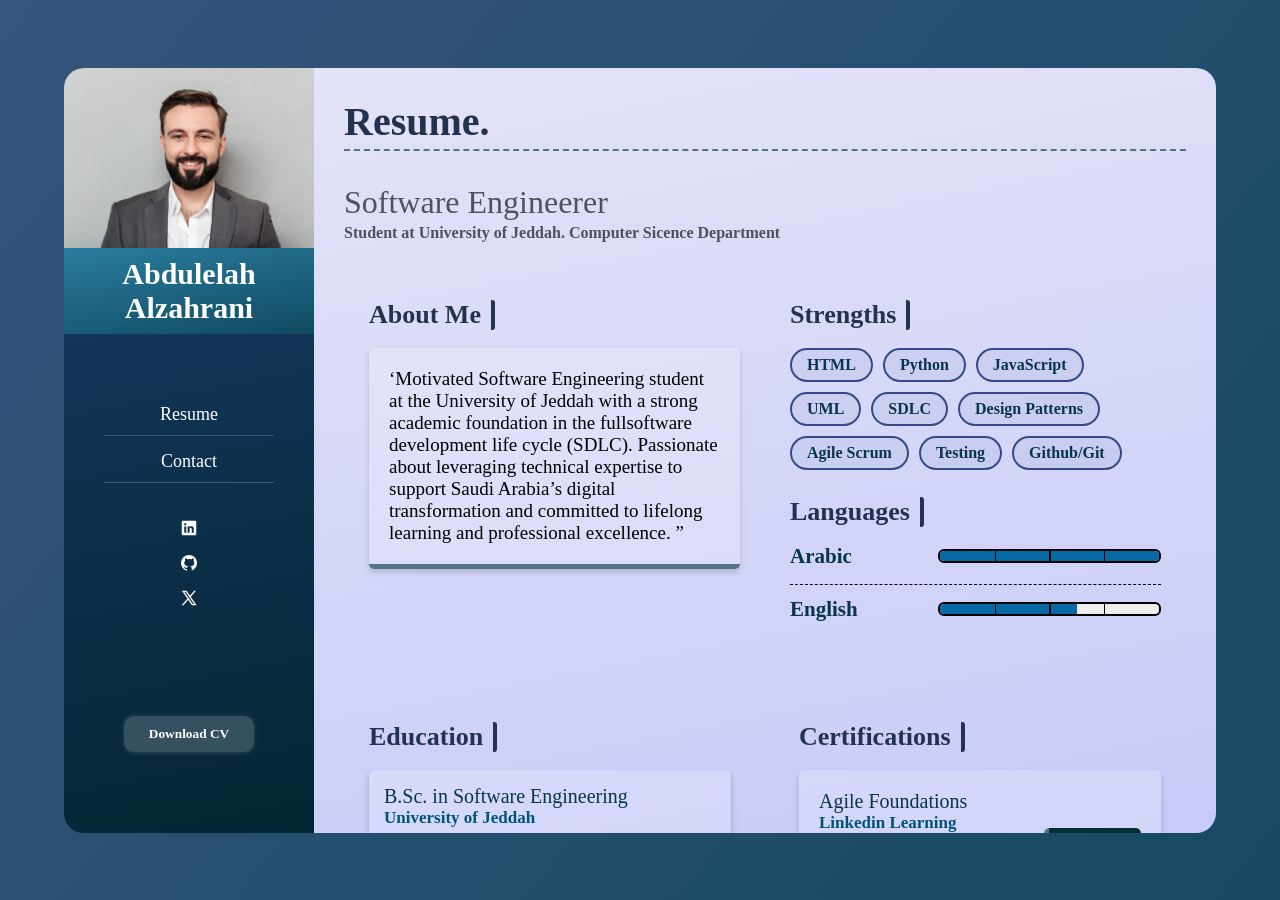
==== index.html @ 611db39d "changing html file name to index for github pages" ====
<html>
    <head>
        <meta charset = "UTF-8">
        <meta name="viewport" content="width=device-width, initial-scale=1.0">        <title>Resume</title>
        <link rel = "stylesheet" href = "Resume_style.css">
        <script>
            function showSection(SectionID){
                document.getElementById("resume_section").style.display = "none";
                document.getElementById("contact_section").style.display = "none";
                document.getElementById(SectionID).style.display = "block";
            }
        </script>
    </head>
    <body>
        <div class = "container" id="mainContainer">
            <div class = "side">
                <div class = "pfp">
                    <img src = "image.png">
                </div>
                <div class = "bio">
                    <div class = "name">
                        <h1 class = "nameA">Abdulelah Alzahrani</h1>
                    </div>
                    <ul class = "navi">
                        <li class = "first" onclick = "showSection('resume_section')">Resume</li>
                        <li onclick = "showSection('contact_section')">Contact</li>
                    </ul>
                    <ul class = "icons">
                        <li><img src = "icons8-linkedin-30.png" width = "20" height = "20" class = "icon"><span class = "icon-text">Linkedin</span></li>
                        <li><img src = "icons8-github-30.png" width = "20" height = "20" class = "icon"><span class = "icon-text">Github</span></li>
                        <li><img src = "icons8-x-30.png" width = "20" height = "20" class = "icon"><span class = "icon-text">X</span></li>
                    </ul>
                    <!--<a class = "contact" href="tel:+966501529306">+966 50 152 9306</a>-->
                    <!--<a class = "contact" href = "mailto:Abdulelah.zaharni1@gmail.com">Abdulelah.zaharni1@gmail.com</a>-->
                    <a class = "buttons" href="path/to/your/file.pdf" download>
                        <button type="button" class = "button">Download CV</button>
                    </a>
                </div>
            </div>
            <div class = "content">
                <div id = "resume_section">
                <div class = "heado">
                <h2>Resume.</h2>
                </div>
                <h1 class = "title">Software Engineerer</h1>
                <p class = "dec">Student at University of Jeddah. Computer Sicence Department</p>
                <div class = "resume">
                    <div class = "about_me">
                        <div class = "about_me_1">
                            <h1 class = "about_me_title">About Me</h1>
                            <div class = "message spec_hover"> 
                                <span>‘Motivated Software Engineering student at the University of Jeddah with a strong academic foundation in the fullsoftware development life cycle (SDLC). Passionate about leveraging technical expertise to support Saudi Arabia’s digital transformation and committed to lifelong learning and professional excellence. ”
                                </span>
                            </div>
                        </div>
                        <div class = "about_me_1 ">
                            <h1 class = "about_me_title">Strengths</h1>
                            <div class  = "skills_container"> 
                                <span class = "skill">HTML</span>
                                <span class = "skill">Python</span>
                                <span class = "skill">JavaScript</span>
                                <span class = "skill">UML</span>
                                <span class = "skill">SDLC</span>
                                <span class = "skill">Design Patterns</span>
                                <span class = "skill">Agile Scrum</span>
                                <span class = "skill">Testing</span>
                                <span class = "skill">Github/Git</span>
                            </div>
                            <h1 class = "about_me_title">Languages</h1>
                            <div class="languages">
                                <div class="language-row">
                                    <p class="language">Arabic</p>
                                    <div class="segment-bar" style="--level: 4;"></div>
                                </div>
                                <div class="language-row">
                                    <p class="language">English</p>
                                    <div class="segment-bar" style="--level: 2.5;"></div>
                                </div>
                            </div>
                        </div>
                    </div>
                    <div class = "education">
                        <h1 class = "about_me_title">Education</h1>
                        <div class ="education_spec spec_hover">
                            <div>
                                <P class = "education_name">B.Sc. in Software Engineering</P>
                                <p class = "education_place">University of Jeddah</p>
                                <p class = "education_info">Current GPA: 4.26 / 5.0</p>
                                <p class = "education_time"><span>2022</span><span>Present</span></p>
                            </div>
                        </div>
                        <div class ="education_spec spec_hover">
                            <div>
                            <P class = "education_name">HS. Natural Sience Diploma</P>
                            <p class = "education_place">Abdullah Al-Thaqafi High School</p>
                            <p class = "education_info">Graduated with a cumulative average of 96%</p>
                            <p class = "education_time"><span>2019</span><span>2022</span></p>
                            </div>
                        </div>
                    </div>
                    <div class = "cer">
                        <h1 class = "about_me_title">Certifications</h1>
                        <div class ="cer_spec spec_hover">
                            <div class = "cer_details">
                                <P class = "education_name">Agile Foundations</P>
                                <p class = "education_place">Linkedin Learning</p>
                                <p class = "education_info"> Focused on Agile principles and software development frameworks.</p>
                            </div>
                            <div class = "cer_img">
                                <img src = "a.png">
                            </div>
                        </div>
                        <div class ="cer_spec spec_hover">
                            <div class = "cer_details">
                                <P class = "education_name">Getting Started With Python</P>
                                <p class = "education_place">University of Michigan through Coursera</p>
                                <p class = "education_info">Focused on the basic practices of the programming language Python</p>
                            </div>
                            <div class = "cer_img">
                                <img src = "p.png">
                            </div>
                        </div>
                    </div>
                    <div class = "projects">
                        <h1 class = "about_me_title">Projects</h1>
                        <div class ="project_spec">
                            <div class = "project_details spec_hover">
                                <div>
                                <P class = "education_name">Android Application Development</P>
                                <p class = "education_place">University Project</p>
                                <p class = "pro_info">• Developed a native Android application using XML and Java/Kotlin principles.</p>
                                <p class = "pro_info">• Managed the development lifecycle using Agile Scrum methodology, dividing the project into 4 focused sprints.</p>
                                <p class = "pro_info">• Utilized Git for version control and collaborative code management.</p>
                                </div>
                            </div>
                        </div>
                    </div>
                </div>
                </div>
                <div id = "contact_section" style = "display:none;">
                <div class = "heado">
                <h2>Contact.</h2>
                </div>
                    <div class = "contact">
                        <div>
                        <h1 class = "about_me_title">Contact Info</h1>
                        <div class = "contact_info">
                            <div class = "contact_spec spec_hover"> 
                                <img src = "emailb.png" class = "phone_ico">
                                <p>Abdulelah.zaharni1@gmail.com</p>
                            </div>
                            <div class = "contact_spec spec_hover"> 
                                <img src = "phoneb.png" class = "phone_ico">
                                <p>966+ 50 152 9306</p>
                            </div>
                            <div class = "contact_spec spec_hover"> 
                                <img src = "locationb.png" class = "phone_ico">
                                <p>Jeddah, Suadi Arabia</p>
                            </div>
                        </div>
                        </div>
                        <div class="form">
                            <h1 class="about_me_title">Message Me</h1>
                            <form class="input_contact">
                                <div class="inputs">
                                    <div class="field">
                                        <label>Name</label>
                                        <input type="text" name="name" class="input" placeholder="Your Name">
                                    </div>
                                    <div class="field">
                                        <label>Email</label>
                                        <input type="email" name="email" class="input" placeholder="Your Email">
                                    </div>
                                    <div class="field">
                                        <label>Subject</label>
                                        <input type="text" name="subject" class="input" placeholder="Subject">
                                    </div>
                                </div>
                                <div class="textarea_container">
                                    <div>
                                        <label>Message</label>
                                    </div>
                                    <textarea name="message" class="input input_message" placeholder="Write something..."></textarea>
                                </div>
                                <div class = "submit_button">
                                    <input type = "submit">
                                </div>
                            </form>
                        </div>
                    </div>
                </div>
            </div>
        </div>
    </body>
</html>
---- Resume_style.css ----
/* ===== GLOBAL ===== */
* {
    box-sizing: border-box;
}

body {
    margin: 0;
    background-color: rgb(15, 74, 97);
    background: linear-gradient(129deg,rgb(54, 84, 124) 0%, rgb(22, 73, 97) 100%);
    font-family: "Times New Roman", Arial, Verdana, sans-serif;
    display: flex;
    justify-content: center;
    align-items: center;
}

/* ===== MAIN CONTAINER ===== */
.container {
    display: flex;
    width: 90%;
    max-width: 2200px;
    min-height: 65vh;
    height:85vh;
    border-radius: 20px;
    overflow: hidden;
}

/* ===== SIDEBAR SECTION===== */
.side {
    width: 250px; /* fixed instead of % */
    background-color: rgba(19, 31, 53, 0.774);
    background: linear-gradient(169deg,rgb(24, 60, 107) 0%, rgb(4, 38, 51) 100%);
    display: flex;
    flex-direction: column;
    text-align: center;
}

/* ===== PROFILE IMAGE ===== */
.pfp {
    width: 100%;
    height: 20vh;        /* grows with screen height */
    max-height: 220px;   /* never exceeds this */
    min-height: 180px;
    overflow: hidden;
}

.pfp img {
    width: 100%;
    height: 100%;
    object-fit: cover;
}

/* ===== BIO SECTION ===== */
.bio {
    display: flex;
    flex-direction: column;
    flex: 1;
    padding-bottom: 20px;
}

/* ===== NAME SECTION===== */
.name {
    background-color: rgb(6, 116, 136);
    background: linear-gradient(169deg,rgb(42, 125, 158) 0%, rgba(15, 74, 97) 100%);
    padding: 1vh 2vh;
}

.nameA {
    color: white;
    margin: 0;
    font-size: 30px;
}

/* ===== NAVIGATION SECTION===== */
.navi {
    list-style-type: none;
    padding: 0 40px;
    margin-top: 70px;
    margin-bottom: 20px;
    color: white;
    font-size: 18px;
}

.navi li {
    border-bottom: 1px solid rgba(255, 255, 255, 0.2);
    margin-bottom: 15px;
    padding-bottom: 10px;
    transition: all 0.2s ease;
}

.navi li:hover {
    padding-bottom: 25px;
    cursor: pointer;
}

/* ===== ICONS SECTION ===== */
.icons {
    list-style-type: none;
    padding: 0;
    margin: 0;
    display: flex;
    flex-direction: column;
    gap: 15px;
    margin-bottom:5vh;
}

.icons li {
    display: flex;
    justify-content: center;
    align-items: center;
    cursor: pointer;
    color: white;
}

.icon {
    transition: transform 0.5s ease;
}

.icon-text {
    max-width: 0;
    overflow: hidden;
    white-space: nowrap;
    opacity: 0;
    transition: all 0.5s ease;
}

.icons li:hover .icon-text {
    max-width: 120px;
    opacity: 1;
    margin-left: 10px;
}

.icons li:hover .icon {
    transform: translateX(-2px);
}

/* ===== BUTTON SECTION===== */
.button {
    align-self: center;
    border-radius: 10px;
    background-color:rgba(255, 255, 255, 0.185);
    box-shadow: 0px 0px 6px rgba(255, 255, 255, 0.1), 0 2px 4px rgba(255, 255, 255, 0.06);
    border:none;
    padding: 10px 25px;
    color: white;
    font-family:Georgia ;
    transition: all 0.3s ease;
    font-weight:bolder;
}
.buttons{
    margin-bottom:auto;
    margin-top:7vh;
}

.button:hover {
    background-color: rgba(187, 227, 245, 0.986);
    color:rgb(22, 73, 94);
    cursor: pointer;
}

/* ===== MAIN CONTENT SECTION ===== */
.content {
    flex: 1;
    background-color: rgb(253, 254, 255);
    background: linear-gradient(169deg,rgb(227, 228, 248) 0%, rgb(200, 203, 248) 100%);
    padding: 30px;
    overflow-y: auto;
}

.content h2 {
    margin-top: 0;
    border-bottom: 2px dashed rgb(81, 117, 131);
    padding-right: 14px;
    padding-bottom:4px;
    color: rgb(35, 50, 78);
    font-size:40px;
}

.resume{
    display:grid;
    grid-template-columns: 1fr 1fr;
    grid-template-rows: auto auto auto auto; 
    grid-gap:2vh;
}

.content .title{
    padding:0;
    color:rgba(0, 0, 0, 0.641);
    margin:0;
    font-weight:lighter;
}

.content .dec{
    margin-top:3px;
    padding:0;
    color:rgba(0, 0, 0, 0.641);
    font-weight:bold;
}

/* ===== SCROLL BAR SECTION ===== */
.content::-webkit-scrollbar {
    width: 12px;
}
.content::-webkit-scrollbar-track {
    background: transparent; 
}
.content::-webkit-scrollbar-thumb {
    border-radius: 5px;
   background: rgb(15, 74, 97);
    background: linear-gradient(180deg,rgb(15, 74, 97) 0%, rgbargb(15, 74, 97) 100%);
    border-left: 3px solid transparent;
    border-right: 3px solid transparent;
    background-clip: padding-box; 
}
.content::-webkit-scrollbar-thumb:hover {
    background-color: rgb(81, 117, 131);
}

/* ===== ABOUT ME SECTION ===== */
.about_me{
    grid-column:1/3;
    grid-row:1/2;
    display:flex;
    flex-direction:row;
    width:100%;
}

.about_me_title{
    font-size:26px;
    color: rgb(35, 50, 78);
    border-right: 4px solid rgb(35, 50, 78);
    width: fit-content;
    border-radius: 3px;
    padding-right:10px;
}

.about_me .about_me_1{
    width:50%;
    padding:25px;
}

.message{
    background-color:rgba(255, 255, 255, 0.185);
    box-shadow: 0 4px 6px rgba(0, 0, 0, 0.1), 0 2px 4px rgba(0, 0, 0, 0.06);
    border-bottom:5px solid rgb(81, 117, 131);
    border-radius: 5px;
    padding-bottom: 15px;
    width: 100%;
    padding:20px;
}

.message span {
    font-family: inherit;
    padding:0;
    margin:0;
    font-size:19px;
}

/* ===== SKILLS SECTION ===== */
.skills_container {
    display: flex;
    flex-wrap: wrap;
    gap: 10px;    
    margin-bottom:3vh;   
}

.skill {
    display: inline-block; 
    font-size: 16px;       
    color: rgb(7, 53, 75);
    font-weight:bold;
    border: 2px solid rgba(9, 36, 110, 0.781); 
    border-radius: 20px;   
    padding: 6px 15px;     
    background-color: rgba(10, 53, 102, 0.05); 
    transition: all 0.3s ease;
    cursor: default;
}

.skill:hover {
    background-color: rgb(10, 53, 102);
    color: white;
}


/* ===== LANGUAGE SECTION ===== */
.language-row {
    display: flex;
    justify-content: space-between;
    align-items: center;
    width: 100%; /* Your preferred width */
    padding-bottom: 18px 0;
    margin-bottom: 15px;
}

.language-row + .language-row {
    padding-top:12px;
    border-top: 1px dashed black; 
}

.language {
    font-size: 21px;
    font-weight: bold;
    color: rgb(7, 53, 75);
    margin: 0;
}

.segment-bar {
    width: 60%;
    height: 14px;
    background-color: #eee; 
    position: relative;
    border: 2px solid black; /* Added black border */
    border-radius: 6px;      /* Changed radius to 5px */
    overflow: hidden;        /* Keeps the fill inside the border radius */
}

.segment-bar::before {
    content: "";
    position: absolute;
    left: 0;
    top: 0;
    height: 100%;
    /* Width based on 4 quarters (level 1-4) */
    width: calc(var(--level) * 25%);
    background: rgb(6, 104, 165); /* Your Teal color */
    
    /* Ensure the fill stays BEHIND the black lines of the parent */
    z-index: 1; 
}

.segment-bar::after {
    content: "";
    position: absolute;
    top: 0;
    left: 0;
    width: 100%;
    height: 100%;
    z-index: 2; /* Ensures lines stay above the teal fill */
    background-image: linear-gradient(90deg, 
        transparent 24.9%, black 24.9%, black 25.5%, transparent 25.5%,
        transparent 49.9%, black 49.9%, black 50.5%, transparent 50.5%,
        transparent 74.9%, black 74.9%, black 75.5%, transparent 75.5%
    );
}

/* ===== EDUCATION SECTION ===== */
.education{
    grid-column: 1 / 2;
    grid-row: 2 / 3;
    padding:25px;
}

.education_spec{
    height:fit-content;
    background-color:rgba(255, 255, 255, 0.185);
    box-shadow: 0 4px 6px rgba(0, 0, 0, 0.2), 0 2px 4px rgba(0, 0, 0, 0.06);
    border-bottom:5px solid rgb(81, 117, 131);
    border-radius: 5px;
    width: 100%;
    padding:20px;
    padding:15px;
}

.education_spec + .education_spec{
    margin-top:20px;
}

.education_name{
    font-size:20px;
    color:rgb(7, 53, 75);
    padding:0;
    margin:0;
}

.education_place{
    font-size:17px;
    font-weight:bold;
    color:rgb(0, 84, 121);
    margin:0;
    padding:0;
}

.education-info{
    color:rgb(7, 53, 75);
}

.education_time{
    display:flex;
    width:100%;
    justify-content: space-between;
    border-bottom:2px dashed rgb(7, 53, 75);
    border-radius:2px;
    padding-bottom:3px;
    font-weight:bold;
    color:rgb(7, 53, 75);
    font-size:18px;
}

/* ===== CERTIFICATIONS SECTION ===== */
.cer{
    grid-column:2/3;
    grid-row:2/3;
    padding:25px;

}

.cer_spec {
    display: flex;
    align-items: center;
    height: fit-content;
    background-color:rgba(255, 255, 255, 0.185);
    border-bottom: 5px solid rgb(81, 117, 131);
    border-radius: 5px;
    box-shadow: 0 4px 6px rgba(0, 0, 0, 0.2);
    padding: 20px; 
    padding-bottom:15px;
}

.cer_details {
    flex: 7;
}

.cer_img {
    flex: 3;
    display: flex;
    overflow:hidden;
    border-radius:5px;
}

.cer_img img {
    width: 100%;
    height: auto;    
    max-width: 150px;
    border-radius:5px;
    border-left:5px solid rgb(81, 117, 131);
}

/* ===== PROJECTS SECTION ===== */
.projects{
    grid-column:1/3;
    grid-row:3/4;
    padding:25px;
}

.project_spec{
    align-items: center;
    display:flex;
    width:100%;
}

.project_details{
    flex: 0 0 33.33%; 
    max-width: 33.33%;
    box-sizing: border-box;
    box-shadow: 0 4px 6px rgba(0, 0, 0, 0.2);
    height: fit-content;
    background-color:rgba(255, 255, 255, 0.185);
    border-left: 5px solid rgb(81, 117, 131);
    border-radius: 5px;
    padding:20px;
    padding-bottom:20px;
}

.cer_spec + .cer_spec{
    margin-top:25px;
}

.spec_hover{
    transition: all 0.3s ease;
}
.spec_hover:hover{
    padding:25px;
    transition: all 0.3s ease;

}

/* ===== CONTACT SECTION ===== */
.contact{
    display:flex;
    width:100%;
    gap:5vh;
}

.contact_info{
    display:grid;
    grid-template-rows: auto auto auto;
    grid-template-columns: auto;
    grid-gap:2vh;
    width:100%;
}

.contact_spec{
    background-color:rgba(255, 255, 255, 0.185);
    box-shadow: 0 4px 6px rgba(0, 0, 0, 0.1), 0 2px 4px rgba(0, 0, 0, 0.06);
    border-left:5px solid rgb(81, 117, 131);
    border-radius: 5px;
    padding-bottom: 15px;
    padding:20px;
    padding-bottom:15px;
    text-align:center;
    align-items: center;
    min-width:0;

}

.phone_ico{
    width:40px;
    height:40px;
    padding:0;
    margin-top:10px;
    color:rgb(81, 117, 131);
}

.phone_ico + p{
    font-weight:bold;
    font-size:22px;
    margin:2vh;
    color:rgb(7, 53, 75);
    word-break: break-word;
}

/* ===== MESSAGE SECTION ===== */
.form{
    width:60%;
}

.input_contact {
    display: grid;
    grid-template-rows: 1fr 1fr;
    gap: 30px; /* Space between columns */
    width:95%;
    align-items: stretch; /* Forces both columns to be equal height */
}

.inputs {
    display: flex;
    flex-direction: column;
    gap: 20px; /* Space between the name, email, and subject fields */
}

.field{
    display: flex;
    flex-direction: row;
    align-items:center;
    gap:5px;
}
label {
    font-size: 22px;
    color:rgb(7, 53, 75);
    margin-bottom: 5px;
    font-weight: bold;
    min-width:100px;
    border-left:5px solid rgb(81, 117, 131);
    border-radius:5px;
    padding-left:10px;
    height:fit-content;
}

.input {
    box-shadow: 0 0px 8px rgba(0, 0, 0, 0.2);
    border-radius: 5px;
    padding: 10px;
    background-color: transparent;
    border: 1px solid rgba(0, 0, 0, 0.253);
    box-sizing: border-box;
}

.field input{
    box-shadow: 0 0px 8px rgba(0, 0, 0, 0.2);
    border-radius: 5px;
    width: 100%;
    padding: 10px;
    background-color: transparent;
    border: 1px solid rgba(0, 0, 0, 0.253);
    box-sizing: border-box;
    height:4vh;
}

.input::placeholder{
    color:black;
    opacity:80%;
    font-family:parent;
    font-size:17px;
}

.textarea_container {
    display: flex;
    gap:5px;
}

.textarea_container div{
    padding-top:8px;
    min-width:100px;
}
.input_message {
    flex-grow: 1; /* Stretches textarea to fill vertical space */
    resize: none; /* Prevents user from manually resizing and breaking your layout */
}

.submit_button{
    display:flex;
}
.submit_button input{
    box-shadow: 0 0px 10px rgba(0, 0, 0, 0.3);
    border-radius: 15px;
    width: 110px;
    background-color: transparent;;
    border: 1px solid rgba(0, 0, 0, 0.253);
    box-sizing: border-box; /* Important so padding doesn't break width */
    height:3.5vh;
    margin-top:3vh;
    font-family:parent;
    font-size:17px;
    font-weight:bold;
    transition: all 0.3s ease;
    color:rgb(7, 53, 75);
    border:none;
    margin-left:auto;
    margin-right:2vh;
}

.submit_button input:hover {
    background-color: rgb(7, 53, 75);
    color:rgb(255, 255, 255);
    cursor: pointer;
}

.menu-btn {
    display: none;
}
/* ===== RESPONSIVE DESIGN ===== */
@media (max-width: 1084px) {
    
#content-section{
    border-radius:30px;
}

.contact{
    display:flex;
    height:100%;
    gap:5vh;
}

.content{
    overflow-y:auto;
}
    .container {
    display: block;
    width: 100%;
    min-height: 65vh;
    height:100vh;
    border-radius: 0;
    overflow: hidden;
    overflow-y: auto;
    }
        .container::-webkit-scrollbar {
    width: 0px;
}
    .side {
    width: 100%; /* fixed instead of % */
    background-color: rgba(19, 31, 53, 0.774);
    background: linear-gradient(169deg,rgb(24, 60, 107) 0%, rgb(4, 38, 51) 100%);
    display: flex;
    flex-direction: row;
    text-align: center;
    height:200px;
    overflow:hidden;
    }
        .side.active {
        left: 0; /* slide in */
    }

    .bio{
        display:grid;
        grid-template-rows: 1fr 1fr;
        grid-template-columns: auto auto;
        padding:0;
    }

    .name{
        grid-row:1/2;
        grid-column:1/3;
    }

    .bio .navi{
        grid-column:1/2;
        grid-row:2/3;
        display:flex;
        padding:40px;
        margin:0;
        align-items:center;
        width:100%;
        justify-content: center;
        padding-left:15px;
    }

    .navi li{
        border:none;
        padding:0;
        margin:0;
    }

    .bio .navi li + li{
        border-left: 1px solid rgba(255, 255, 255, 0.2);
        padding-left:20px;
        margin-left:20px;
    }

    .navi .first:hover {
    padding:0;
    margin-right: 10px;
    cursor: pointer;
}
    .navi .first + li:hover {
    padding:0;
    padding-left: 30px;
    cursor: pointer;
}


    .bio .icons{
        grid-row:2/3;
        grid-column:2/3;
        height:84%;
        align-items:center;
        justify-content: center;
        width:20vh;
        margin-top:10px;
        margin-left:auto;
        flex-shrink: 1;
    }

    .pfp{
        width:25%;
        height:100%;
    }

    .heado{
        display:flex;
        gap:2vh;
        align-items:center;
    }

    .heado h2{
        width:100%;
    }

  

}

@media (max-width: 700px){
        .side {
    width: 100%; /* fixed instead of % */
    background-color: rgba(19, 31, 53, 0.774);
    background: linear-gradient(169deg,rgb(24, 60, 107) 0%, rgb(4, 38, 51) 100%);
    display: flex;
    flex-direction: row;
    text-align: center;
    height:200px;
    overflow:hidden;
    }
        .side.active {
        left: 0; /* slide in */
    }

    .bio{
        display:grid;
        grid-template-rows: 1fr 1fr;
        grid-template-columns: auto auto;
        padding:0;
    }

    .name{
        grid-row:1/2;
        grid-column:1/3;
    }

    .bio .navi{
        grid-column:1/2;
        grid-row:2/3;
        display:flex;
        padding:40px;
        margin:0;
        align-items:center;
        width:250px;;
        justify-content: center;
        flex-shrink:1;
    }

    .navi li{
        border:none;
        padding:0;
        margin:0;
    }

    .bio .navi li + li{
        border-left: 1px solid rgba(255, 255, 255, 0.2);
        padding-left:20px;
        margin-left:20px;
    }

    .navi .first:hover {
    padding:0;
    margin-right: 10px;
    cursor: pointer;
}
    .navi .first + li:hover {
    padding:0;
    padding-left: 30px;
    cursor: pointer;
}


    .bio .icons{
        grid-row:2/3;
        grid-column:2/3;
        height:84%;
        align-items:center;
        justify-content: center;
        width:20vh;
        padding:0;
        margin-left:auto;
        flex-shrink: 1;
    }

    .pfp{
        width:25%;
        height:100%;
    }

    .heado{
        display:flex;
        gap:2vh;
        align-items:center;
    }

    .heado h2{
        width:100%;
    }



    .container {
    display: block;
    width: 100%;
    min-height: 65vh;
    height:100vh;
    border-radius: 0;
    overflow: hidden;
    overflow-y: auto;
    }
        .container::-webkit-scrollbar {
    width: 0px;
}

    .resume{
    display:grid;
    grid-template-columns: auto;
    grid-template-rows: auto auto auto auto; 
    grid-gap:2vh;
}

.about_me{
    grid-column:1/3;
    grid-row:1/2;
    display:flex;
    flex-direction:column;
    width:100%;
}
.about_me .about_me_1{
    width:100%;
    padding:25px;
}
.education{
    grid-column: 1 / 3;
    grid-row: 2 / 3;
    padding:25px;
}
.cer{
    grid-column:1/3;
    grid-row:3/4;
    padding:25px;
}
.projects{
    grid-column:1/3;
    grid-row:4/5;
    padding:25px;
}

.project_spec{
    align-items: center;
    display:flex;
    width:100%;
}

.project_details{
    flex: 0 0 100%; 
    max-width: 100%;
    box-sizing: border-box;
    box-shadow: 0 4px 6px rgba(0, 0, 0, 0.2);
    height: fit-content;
    background-color:rgba(255, 255, 255, 0.185);
    border-left: 5px solid rgb(81, 117, 131);
    border-radius: 5px;
    padding:20px;
    padding-bottom:20px;
}
.contact{
    display:block;
    width:100%;
    gap:5vh;
}

.form{
    width:100%;
}


}
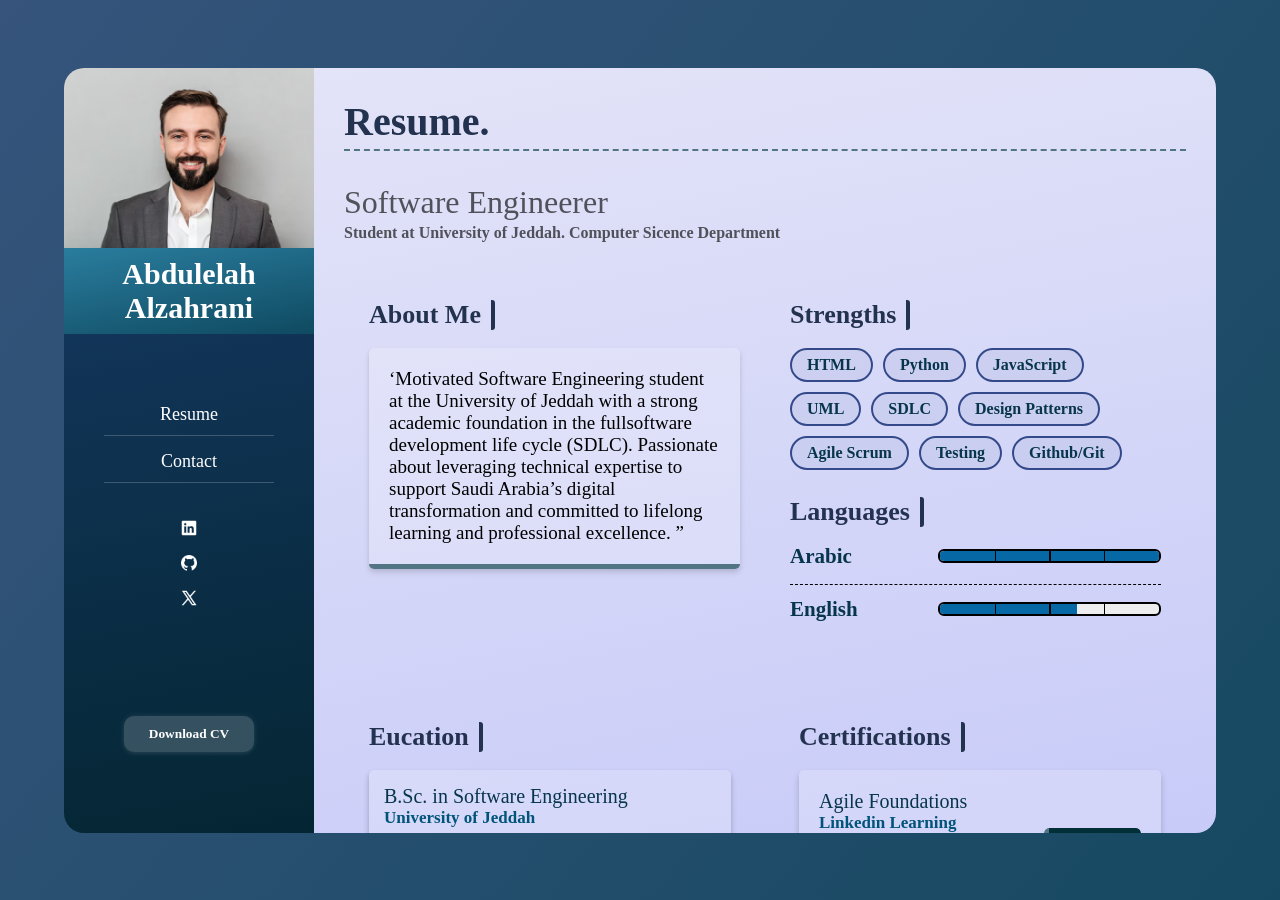
==== commit 1f03913a: "testing the branch" ====
--- a/index.html
+++ b/index.html
@@ -80,7 +80,7 @@
                         </div>
                     </div>
                     <div class = "education">
-                        <h1 class = "about_me_title">Education</h1>
+                        <h1 class = "about_me_title">Eucation</h1>
                         <div class ="education_spec spec_hover">
                             <div>
                                 <P class = "education_name">B.Sc. in Software Engineering</P>
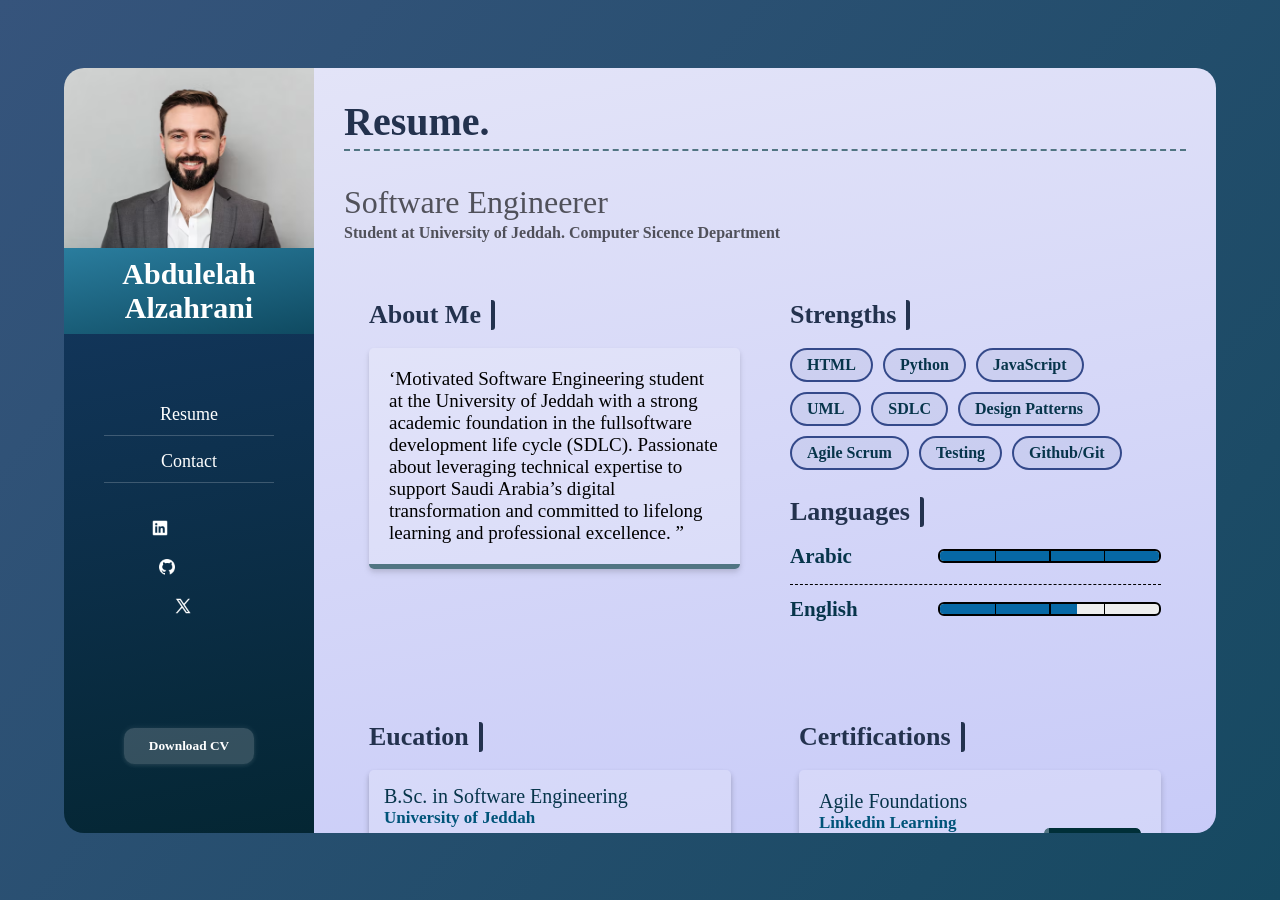
==== commit 00b89e9d: "Putting anchor to the icons" ====
--- a/index.html
+++ b/index.html
@@ -26,9 +26,9 @@
                         <li onclick = "showSection('contact_section')">Contact</li>
                     </ul>
                     <ul class = "icons">
-                        <li><img src = "icons8-linkedin-30.png" width = "20" height = "20" class = "icon"><span class = "icon-text">Linkedin</span></li>
-                        <li><img src = "icons8-github-30.png" width = "20" height = "20" class = "icon"><span class = "icon-text">Github</span></li>
-                        <li><img src = "icons8-x-30.png" width = "20" height = "20" class = "icon"><span class = "icon-text">X</span></li>
+                        <li><a><img src = "icons8-linkedin-30.png" width = "20" height = "20" class = "icon"><span class = "icon-text">Linkedin</span></a></li>
+                        <li><a><img src = "icons8-github-30.png" width = "20" height = "20" class = "icon"><span class = "icon-text">Github</span></a></li>
+                        <li><a><img src = "icons8-x-30.png" width = "20" height = "20" class = "icon"><span class = "icon-text">X</span></a></li>
                     </ul>
                     <!--<a class = "contact" href="tel:+966501529306">+966 50 152 9306</a>-->
                     <!--<a class = "contact" href = "mailto:Abdulelah.zaharni1@gmail.com">Abdulelah.zaharni1@gmail.com</a>-->
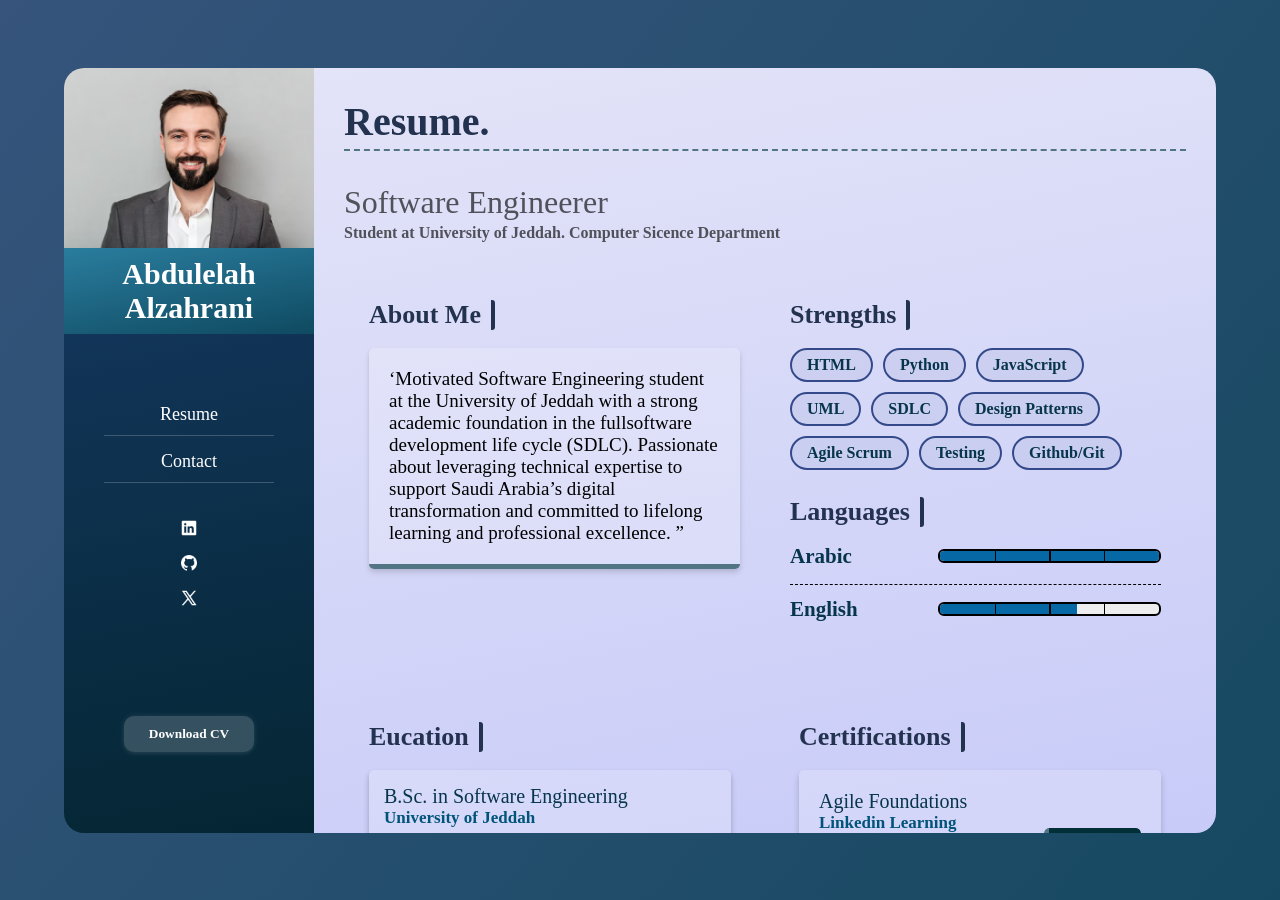
==== commit e9dc1aee: "adjust the links the icons will open" ====
--- a/index.html
+++ b/index.html
@@ -26,9 +26,9 @@
                         <li onclick = "showSection('contact_section')">Contact</li>
                     </ul>
                     <ul class = "icons">
-                        <li><a><img src = "icons8-linkedin-30.png" width = "20" height = "20" class = "icon"><span class = "icon-text">Linkedin</span></a></li>
-                        <li><a><img src = "icons8-github-30.png" width = "20" height = "20" class = "icon"><span class = "icon-text">Github</span></a></li>
-                        <li><a><img src = "icons8-x-30.png" width = "20" height = "20" class = "icon"><span class = "icon-text">X</span></a></li>
+                        <li><a target="_blank" rel = "noopener" href = "https://www.linkedin.com/in/abdulelah-alzahrani-se/"><img src = "icons8-linkedin-30.png" width = "20" height = "20" class = "icon"><span class = "icon-text">Linkedin</span></a></li>
+                        <li><a target="_blank" rel = "noopener" href = "https://github.com/Sal343112"><img src = "icons8-github-30.png" width = "20" height = "20" class = "icon"><span class = "icon-text">Github</span></a></li>
+                        <li><a target="_blank" rel = "noopener" href = ""><img src = "icons8-x-30.png" width = "20" height = "20" class = "icon"><span class = "icon-text">X</span></a></li>
                     </ul>
                     <!--<a class = "contact" href="tel:+966501529306">+966 50 152 9306</a>-->
                     <!--<a class = "contact" href = "mailto:Abdulelah.zaharni1@gmail.com">Abdulelah.zaharni1@gmail.com</a>-->
--- a/Resume_style.css
+++ b/Resume_style.css
@@ -104,12 +104,13 @@
     margin-bottom:5vh;
 }
 
-.icons li {
+.icons li a{
     display: flex;
     justify-content: center;
     align-items: center;
     cursor: pointer;
     color: white;
+    text-decoration: none;
 }
 
 .icon {
@@ -124,13 +125,13 @@
     transition: all 0.5s ease;
 }
 
-.icons li:hover .icon-text {
+.icons li a:hover .icon-text {
     max-width: 120px;
     opacity: 1;
     margin-left: 10px;
 }
 
-.icons li:hover .icon {
+.icons li a:hover .icon {
     transform: translateX(-2px);
 }
 
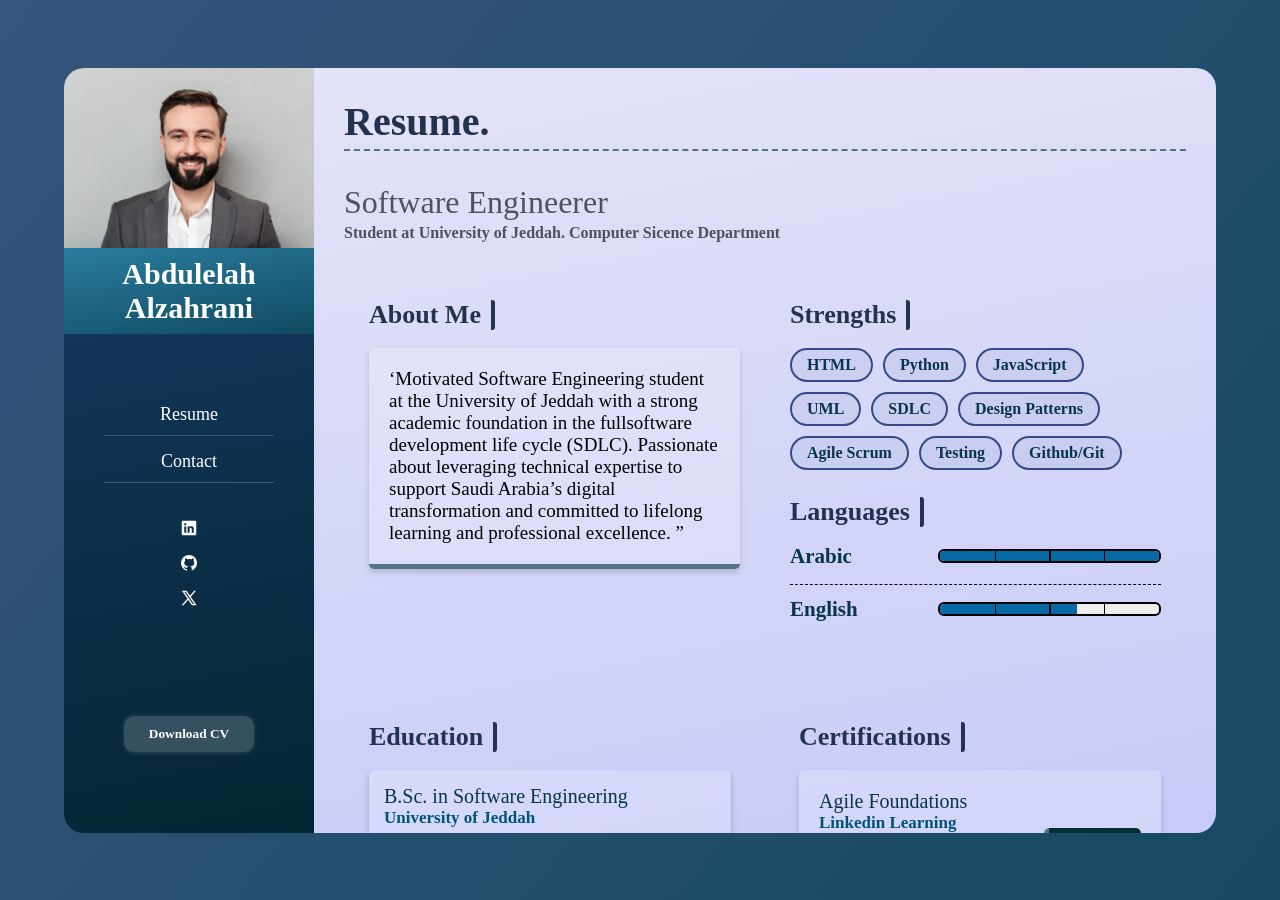
==== commit bdf809db: "correct Education spelling mistake" ====
--- a/index.html
+++ b/index.html
@@ -80,7 +80,7 @@
                         </div>
                     </div>
                     <div class = "education">
-                        <h1 class = "about_me_title">Eucation</h1>
+                        <h1 class = "about_me_title">Education</h1>
                         <div class ="education_spec spec_hover">
                             <div>
                                 <P class = "education_name">B.Sc. in Software Engineering</P>
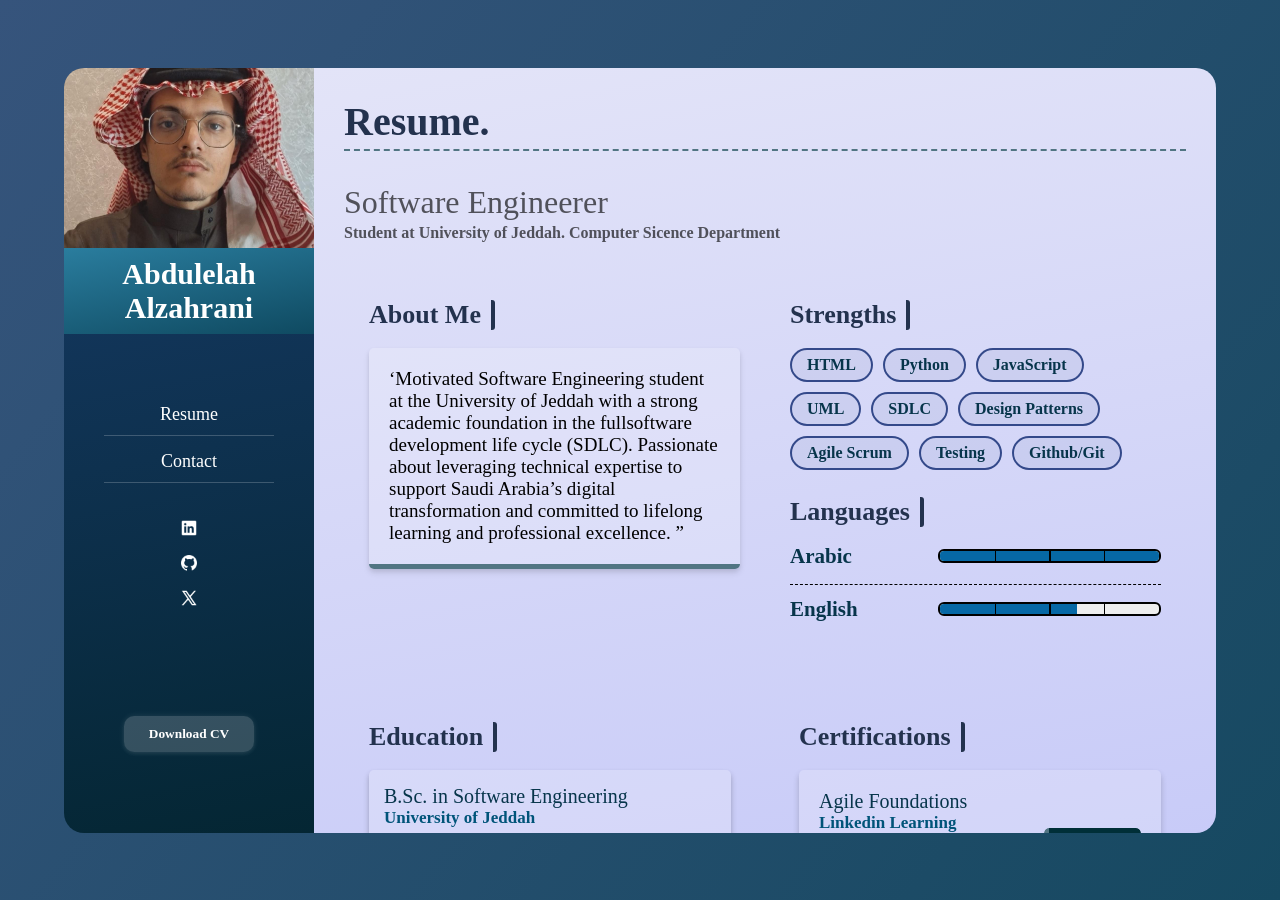
==== commit 40d889b4: "Upload a real photo of me" ====
--- a/index.html
+++ b/index.html
@@ -15,7 +15,7 @@
         <div class = "container" id="mainContainer">
             <div class = "side">
                 <div class = "pfp">
-                    <img src = "image.png">
+                    <img src = "image.jpg">
                 </div>
                 <div class = "bio">
                     <div class = "name">
